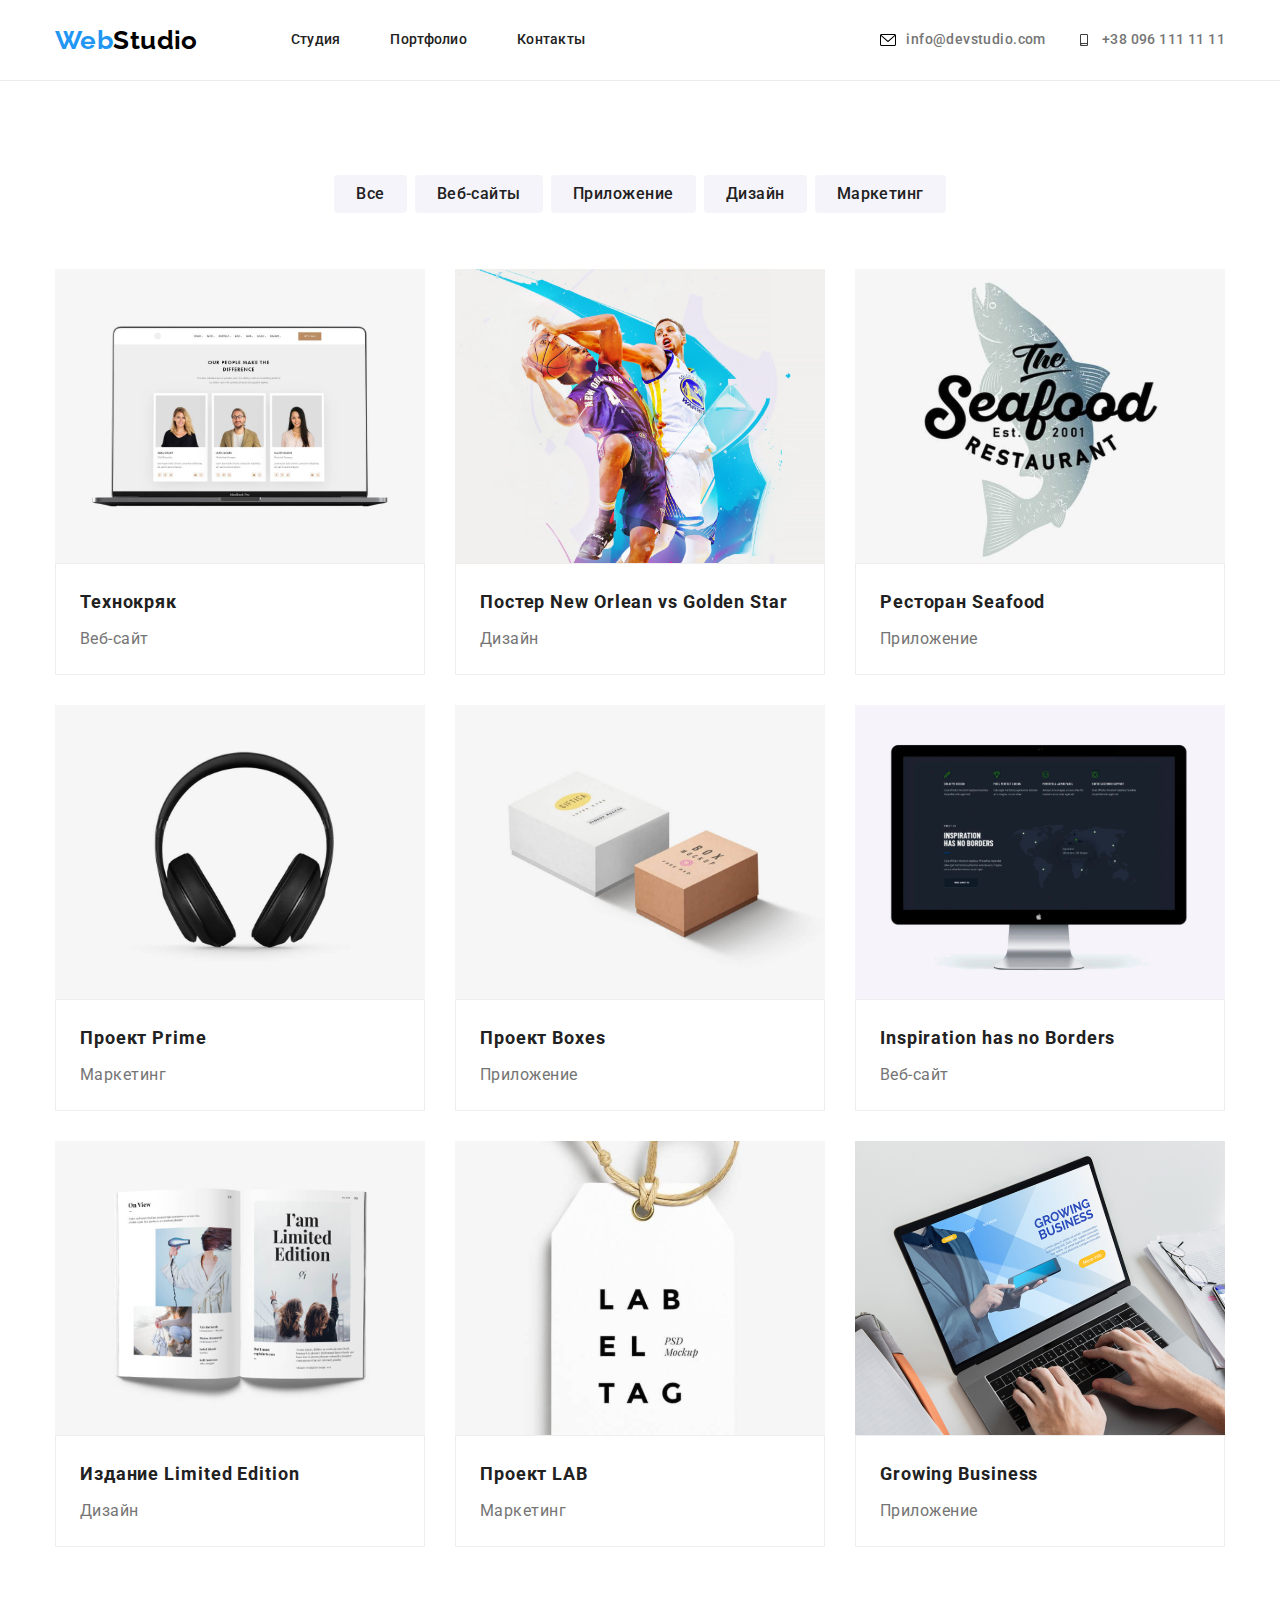
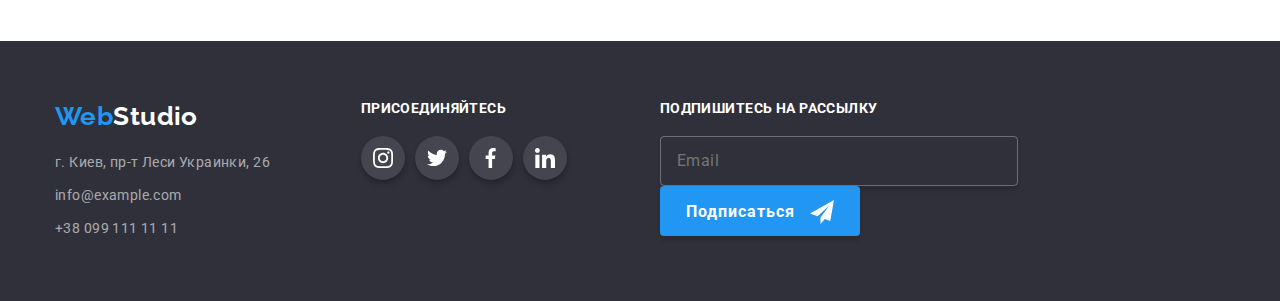
==== portfolio.html @ 58803fa6 "Initial commit" ====
<!DOCTYPE html>
<html lang="ru">
  <head>
    <meta charset="UTF-8" />
    <meta http-equiv="X-UA-Compatible" content="IE=edge" />
    <meta name="viewport" content="width=device-width, initial-scale=1.0" />
    <link rel="stylesheet" href="css/normalize.css" />
    <link
      href="https://fonts.googleapis.com/css2?family=Raleway:wght@700&family=Roboto:wght@400;500;700;900&display=swap"
      rel="stylesheet"
    />
    <link rel="stylesheet" href="./css/style.css" />
    <title>Document</title>
  </head>
  <!--лого-->
  <body>
    <header class="header">
      <div class="container head-container">
        <nav class="nav">
          <a href="./index.html" class="main logo"
            ><span class="logo-style">Web</span><span class="logo-style2">Studio</span></a
          >
          <!--меню-->
          <ul class="nav menu-nav">
            <li class="menu-nav__link">
              <a href="./index.html" class="link nav-link">Студия</a>
            </li>
            <li class="menu-nav__link">
              <a href="./portfolio.html" class="link nav-link">Портфолио</a>
            </li>
            <li class="menu-nav__link">
              <a href="./contacts.html" class="link nav-link">Контакты</a>
            </li>
          </ul>
          <ul class="menu-contacts">
            <li class="contacts-nav__item">
              <a href="mailto:info@devstudio.com" class="link contacts-nav__link">
                <svg class="item-link" width="16" height="12">
                  <use href="images/svg/sprite.svg#icon-mail"></use>
                </svg>
                info@devstudio.com</a
              >
            </li>
            <li class="contacts-nav__item">
              <a href="tel:+380961111111" class="link contacts-nav__link">
                <svg class="item-link" width="16" height="12">
                  <use href="images/svg/sprite.svg#icon-phone"></use>
                </svg>
                +38 096 111 11 11</a
              >
            </li>
          </ul>
        </nav>
      </div>
    </header>
    <main>
      <section class="section portfolio-nav">
        <div class="container filter-container">
          <ul class="filter list">
            <li class="filter_item"><button type="button" class="button second">Все</button></li>
            <li class="filter_item">
              <button type="button" class="button second">Веб-сайты</button>
            </li>
            <li class="filter_item">
              <button type="button" class="button second">Приложение</button>
            </li>
            <li class="filter_item"><button type="button" class="button second">Дизайн</button></li>
            <li class="filter_item">
              <button type="button" class="button second">Маркетинг</button>
            </li>
          </ul>
          <ul class="product list">
            <li class="product-item">
              <div class="overlay">
                <img src="./images/img.svg" width="380" alt="notebook" class="product-img" />
                <p class="text-card">
                  Технокряк это современная площадка распространения коронавируса. Компании
                  используют эту платформу для цифрового шпионажа и атак на защищённые сервера
                  конкурентов.
                </p>
              </div>
              <div class="product__content">
                <h2 class="portfolio-main">Технокряк</h2>
                <p class="portfolio-text">Веб-сайт</p>
              </div>
            </li>
            <li class="product-item">
              <div class="overlay">
                <img src="./images/img1.svg" width="380" alt="basketball" class="product-img" />
                <p class="text-card">
                  Технокряк это современная площадка распространения коронавируса. Компании
                  используют эту платформу для цифрового шпионажа и атак на защищённые сервера
                  конкурентов.
                </p>
              </div>
              <div class="product__content">
                <h2 class="portfolio-main">Постер New Orlean vs Golden Star</h2>
                <p class="portfolio-text">Дизайн</p>
              </div>
            </li>
            <li class="product-item">
              <div class="overlay">
                <img src="./images/img2.svg" width="380" alt="logo rest" class="product-img" />
                <p class="text-card">
                  Технокряк это современная площадка распространения коронавируса. Компании
                  используют эту платформу для цифрового шпионажа и атак на защищённые сервера
                  конкурентов.
                </p>
              </div>
              <div class="product__content">
                <h2 class="portfolio-main">Ресторан Seafood</h2>
                <p class="portfolio-text">Приложение</p>
              </div>
            </li>
            <li class="product-item">
              <div class="overlay">
                <img src="./images/img3.svg" width="380" alt="pods" class="product-img" />
                <p class="text-card">
                  Технокряк это современная площадка распространения коронавируса. Компании
                  используют эту платформу для цифрового шпионажа и атак на защищённые сервера
                  конкурентов.
                </p>
              </div>
              <div class="product__content">
                <h2 class="portfolio-main">Проект Prime</h2>
                <p class="portfolio-text">Маркетинг</p>
              </div>
            </li>
            <li class="product-item">
              <div class="overlay">
                <img src="./images/img4.svg" width="380" alt="2 box" class="product-img" />
                <p class="text-card">
                  Технокряк это современная площадка распространения коронавируса. Компании
                  используют эту платформу для цифрового шпионажа и атак на защищённые сервера
                  конкурентов.
                </p>
              </div>
              <div class="product__content">
                <h2 class="portfolio-main">Проект Boxes</h2>
                <p class="portfolio-text">Приложение</p>
              </div>
            </li>
            <li class="product-item">
              <div class="overlay">
                <img src="./images/img5.svg" width="380" alt="monitor" class="product-img" />
                <p class="text-card">
                  Технокряк это современная площадка распространения коронавируса. Компании
                  используют эту платформу для цифрового шпионажа и атак на защищённые сервера
                  конкурентов.
                </p>
              </div>
              <div class="product__content">
                <h2 class="portfolio-main">Inspiration has no Borders</h2>
                <p class="portfolio-text">Веб-сайт</p>
              </div>
            </li>
            <li class="product-item">
              <div class="overlay">
                <img src="./images/img6.svg" width="380" alt="book" class="product-img" />
                <p class="text-card">
                  Технокряк это современная площадка распространения коронавируса. Компании
                  используют эту платформу для цифрового шпионажа и атак на защищённые сервера
                  конкурентов.
                </p>
              </div>
              <div class="product__content">
                <h2 class="portfolio-main">Издание Limited Edition</h2>
                <p class="portfolio-text">Дизайн</p>
              </div>
            </li>
            <li class="product-item">
              <div class="overlay">
                <img src="./images/img7.svg" width="380" alt="lable" class="product-img" />
                <p class="text-card">
                  Технокряк это современная площадка распространения коронавируса. Компании
                  используют эту платформу для цифрового шпионажа и атак на защищённые сервера
                  конкурентов.
                </p>
              </div>
              <div class="product__content">
                <h2 class="portfolio-main">Проект LAB</h2>
                <p class="portfolio-text">Маркетинг</p>
              </div>
            </li>
            <li class="product-item">
              <div class="overlay">
                <img src="./images/img8.svg " width="380" alt="nootbook" class="product-img" />
                <p class="text-card">
                  Технокряк это современная площадка распространения коронавируса. Компании
                  используют эту платформу для цифрового шпионажа и атак на защищённые сервера
                  конкурентов.
                </p>
              </div>
              <div class="product__content">
                <h2 class="portfolio-main">Growing Business</h2>
                <p class="portfolio-text">Приложение</p>
              </div>
            </li>
          </ul>
        </div>
      </section>
    </main>
    <!-- контакты -->
    <footer class="footer-page">
      <div class="container footer-container">
        <div class="footer-flex">
          <!--скрытый h2-->
          <a href="./index.html" class="logo logo-second" aria-current="true"
            ><span class="logo-style">Web</span><span class="logo-footer">Studio</span></a
          >
          <address class="address">
            <a
              href="https://goo.gl/maps/JxThb7ZL6yc4Fho2A"
              target="_blank"
              class="link footer-nav__link"
            >
              г. Киев, пр-т Леси Украинки, 26</a
            >
            <a href="mailto:info@example.com" class="link footer-nav__link">info@example.com</a>
            <a href="tel:+38099111111" class="link footer-nav__link">+38 099 111 11 11</a>
          </address>
        </div>
        <div class="footer-social">
          <h2 class="join">присоединяйтесь</h2>
          <ul class="social-link footer-link">
            <li class="item">
              <a href="https://instagram.com" class="linked" aria-label="кнопка инстаграм">
                <svg class="link-icon" width="20" height="20">
                  <use href="images/svg/sprite.svg#icon-instagram"></use>
                </svg>
              </a>
            </li>
            <li class="item">
              <a href="https://twitter.com" class="linked" aria-label="кнопка твитер">
                <svg class="link-icon" width="20" height="20">
                  <use href="images/svg/sprite.svg#icon-Twitter"></use>
                </svg>
              </a>
            </li>
            <li class="item">
              <a href="https://facebook.com" class="linked" aria-label="кнопка фейсбук">
                <svg class="link-icon" width="20" height="20">
                  <use href="images/svg/sprite.svg#icon-Facebook"></use>
                </svg>
              </a>
            </li>
            <li class="item">
              <a href="https://linkedin.com" class="linked" aria-label="кнопка линкедин">
                <svg class="link-icon" width="20" height="20">
                  <use href="images/svg/sprite.svg#icon-linkedin"></use>
                </svg>
              </a>
            </li>
          </ul>
        </div>
        <div class="mail-form">
          <p class="footer-sub">Подпишитесь на рассылку</p>
          <form class="sub">
            <input type="email" name="mail" id="mail" placeholder="Email" class="mail-input" />
            <button type="submit" class="mail-button">
              Подписаться
              <svg class="mail-send" width="24" height="24">
                <use href="images/svg/sprite.svg#icon-icon-send"></use>
              </svg>
            </button>
          </form>
        </div>
      </div>
    </footer>
  </body>
</html>
---- css/style.css ----
:root {
  --primary-text-color: #212121;
  --secondary-text-color: #757575;
  --accent-color: #2196f3;
  --primary-white-color: #ffffff;
  --footer-text-color: rgba(255, 255, 255, 0.6);
  --site-devs-text-color: rgba(255, 255, 255, 0.4);
  --secondary-bg-color: #f5f4fa;
  --work-title-bg: rgba(47, 48, 58, 0.8);
  --footer-bg-color: #2f303a;
  --clients-logos-bg: #afb1b8;
  --ftr-social-logos-bg: rgba(255, 255, 255, 0.1);
  --transition-duration: 250ms;
  --transition-timing-function: cubic-bezier(0.4, 0, 0.2, 1);
}

/* main */
body {
  font-family: 'Roboto', sans-serif;
  color: var(--primary-text-color);
  font-size: 14px;
  letter-spacing: 0.03em;
  line-height: 1.14;
  font-weight: 400;
  background-color: var(--primary-white-color);
}

h1,
h2,
h3,
h4,
h5,
h6,
p {
  margin: 0;
}


ul {
  list-style: none;
  padding: 0;
  margin: 0;
}

a {
  text-decoration: none;
}

img {
  display: block;
  max-width: 100%;
  height: auto;
}
.list {
  list-style: none;
  margin: 0;
  padding-left: 0;
}

.container {
  margin-left: auto;
  margin-right: auto;
  padding-left: 15px;
  padding-right: 15px;
  width: 1200px;
}

/* header */
.header {
  background-color: var(--primary-white-color);
  border-bottom: 1px solid #ececec;
}

.nav {
  display: flex;
  align-items: center;
  padding: 0;
}

.link {
  display: block;
  color: var(--primary-text-color);
}

.nav-link {
  display: block;
  padding-top: 32px;
}

.nav-info {
  padding-top: 32px;
  padding-bottom: 32px;
  color: var(--secondary-text-color);
}

svg.main-link {
  width: 16px;
  height: 12px;
}

.item-link {
  margin-right: 10px;
}

/* logo */

.logo {
  font-family: 'Raleway', sans-serif;
  font-weight: 700;
  font-size: 26px;
  line-height: 1.19;
  margin-right: 93px;
}

.logo.logo-second {
  color: var(--primary-white-color);
}

.logo .logo-style {
  color: #2196f3;
}

.logo-style2 {
  color: black;
}

.logo-footer {
  color: white;
}

/* шапка */

.menu-nav {
  display: flex;
  font-family: Roboto;
  font-style: normal;
  font-weight: 500;
  font-size: 14px;
  line-height: 1.14;
  letter-spacing: 0.02em;
  color: #212121;
}

.menu-contacts {
  display: flex;
  margin-left: auto;
  padding: 0;
  align-items: center;
}

.menu-contacts .link {
  color: var(--secondary-text-color);
  font-family: Roboto;
  font-style: normal;
  font-weight: 500;
}
/* button */
.header-main {
  margin: 0 auto;
  color: white;
  text-align: center;
  font-size: 44px;
  font-weight: 900;
  text-transform: uppercase;
  margin-top: 0px;
  margin-bottom: 30px;
  width: 646px;
}

.button {
  display: inline-block;
  color: white;
  background-color: #2196f3;
  font-size: 16px;
  display: inline-block;
  border: 4px;
  border-color: transparent;
}

.button-primary {
  border: none;
  font-size: 16px;
  background-color: #2196f3;
  box-shadow: 0px 4px 4px rgba(0, 0, 0, 0.15);
  border-radius: 4px;
  text-align: center;
  letter-spacing: 0.06em;
  color: white;
  margin: 0 auto;
  display: block;
  font-weight: 700;
  padding: 10px 32px;
  cursor: pointer;
  line-height: 1.87;
}

.button.second {
  font-weight: 500;
  line-height: 1.62;
  letter-spacing: 0.03em;
  color: var(--primary-text-color);
  background-color: var(--secondary-bg-color);
}

.nav .link:hover,
.nav .link:focus {
  color: var(--accent-color);
  transition-property: opacity;
  transition-duration: var(--transition-duration);
  transition-timing-function: var(--transition-timing-function);
}

/* modal-window */
.backdrop.is-hidden {
  visibility: hidden;
  opacity: 0;
  pointer-events: none;
}

.backdrop {
  position: fixed;
  top: 0;
  left: 0;
  width: 100%;
  height: 100%;
  background-color: rgba(0, 0, 0, 0.2);
  transition-property: opacity;
  transition-duration: var(--transition-duration);
  transition-timing-function: var(--transition-timing-function);
}
.modal {
  padding: 40px;
  position: absolute;
  top: 50%;
  left: 50%;
  transform: translateX(-50%) translateY(-50%);
  width: 528px;
  height: 581px;
  background-color: var(--primary-white-color);
  box-shadow: 0px 1px 3px rgba(0, 0, 0, 0.12), 0px 1px 1px rgba(0, 0, 0, 0.14),
    0px 2px 1px rgba(0, 0, 0, 0.2);
  border-radius: 4px;
  transition-property: transform;
  transition-duration: var(--transition-duration);
  transition-timing-function: var(--transition-timing-function);
}
.button-close {
  position: absolute;
  top: 8px;
  right: 8px;
  background-color: rgba(0, 0, 0, 0);
  border: 1px solid currentColor;
  width: 30px;
  height: 30px;
  border-radius: 50%;
  color: rgba(0, 0, 0, 0.1);
  cursor: pointer;
  transition-property: color;
  transition-duration: var(--transition-duration);
  transition-timing-function: var(--transition-timing-function);
}
.modal-title {
  font-family: Roboto;
  font-style: normal;
  font-weight: bold;
  font-size: 20px;
  line-height: 1.15;
  text-align: center;
  letter-spacing: 0.03em;
  color: #212121;
  margin-bottom: 30px;
}
.form-lebel {
  font-family: Roboto;
  font-style: normal;
  font-weight: normal;
  font-size: 12px;
  line-height: 1.16;
  letter-spacing: 0.01em;
  color: #757575;
}
.form-input {
  width: 100%;
  height: 40px;
  border: 1px solid rgba(33, 33, 33, 0.2);
  box-sizing: border-box;
  border-radius: 4px;
  margin-bottom: 10px;
  cursor: pointer;
  padding-left: 42px;
  transition: 250ms;
}
.form-input:hover {
  border-color: var(--accent-color);
}
.input-text:hover .input-icon {
  fill: var(--accent-color);
}

.input-text {
  position: relative;
}

.input-icon {
  position: absolute;
  left: 14px;
  top: 13px;
  transition: 250ms var(--transition-timing-function);
}
.form-agree {
  padding-top: 20px;
  padding-bottom: 30px;
}
.form-coment {
  width: 100%;
  height: 120px;
  border: 1px solid rgba(33, 33, 33, 0.2);
  border-radius: 4px;
  padding: 12px 16px;
  resize: none;
}
.form-coment:hover {
  border-color: var(--accent-color);
}

.modal-checkbox {
  font-size: 14px;
  line-height: 1.71;
  letter-spacing: 0.03em;
  color: #757575;
  display: flex;
  align-items: center;
}
.checkbox-icon {
  width: 16px;
  height: 15px;
  fill: #ffffff;
  position: absolute;
  z-index: 1;
}
.checkbox-input {
  width: 16px;
  height: 15px;
  margin-right: 7px;
  border: 2px solid var(--primary-text-color);
  border-radius: 2px;
  appearance: none;
  position: relative;
}
.modal-checkbox a {
  color: var(--accent-color);
  padding-left: 5px;
}
.checkbox-input:checked {
  background-color: var(--accent-color);
  border-color: var(--accent-color);
}
.modal-button {
  display: block;
  margin: 0 auto;
  width: 200px;
  min-height: 50px;
  background-color: #188ce8;
  box-shadow: 0px 4px 4px rgb(0 0 0 / 15%);
  border-radius: 4px;
  border: #188ce8;
  font-weight: 700;
  font-size: 16px;
  line-height: 1.87;
  letter-spacing: 0.06em;
  color: #ffffff;
  margin-top: 30px;
  cursor: pointer;
}

/* features */
.features {
  display: flex;
  padding: 0;
  margin-left: auto;
  margin-right: auto;
}

.uptitle.title-features {
  color: var(--primary-text-color);
  margin-bottom: 10px;
}

.features-text {
  line-height: 1.71;
  color: var(--secondary-text-color);
}

.uptitle {
  font-size: inherit;
  font-weight: 700;
  text-transform: uppercase;
}

.features-item {
  width: 270px;
}

.features-item:not(:last-child) {
  margin-right: 30px;
}

.features-background {
  display: flex;
  margin-bottom: 30px;
  width: 270px;
  height: 120px;
  background-color: #f5f4fa;
  border-radius: 4px;
  justify-content: center;
  align-items: center;
}

.features-background {
  display: flex;
  margin-bottom: 30px;
  width: 270px;
  height: 120px;
  background-color: #f5f4fa;
  border-radius: 4px;
  justify-content: center;
  align-items: center;
}

.features-logotype {
  display: flex;
  width: 65px;
  height: 70px;
}

/* Work */

.uptitle.work-title {
  color: var(--primary-white-color);
  background: var(--work-title-bg);
}
.work {
  padding-top: 0;
}

.work-list {
  display: flex;
}

.work-item {
  margin-right: 30px;
  position: relative;
}

.work-item:last-child {
  margin-right: 0;
}

.work-text {
  position: absolute;
  bottom: 0;
  width: 100%;
  height: 70px;
  display: flex;
  justify-content: center;
  align-items: center;
  color: #ffffff;
  background-color: rgba(47, 48, 58, 0.8);
  font-weight: 700;
  font-size: 14px;
  line-height: 1.1;
  letter-spacing: 0.03em;
  text-transform: uppercase;
}

/* section-title */

.section-title {
  margin: 0;
  margin-bottom: 50px;
  margin-left: auto;
  margin-right: auto;
  text-align: center;
  font-size: 36px;
  font-weight: 700;
  line-height: 1.17;
  color: var(--primary-text-color);
}
.section {
  padding-top: 94px;
  padding-bottom: 94px;
}

/* team */

.team {
  font-size: 16px;
  line-height: 1.19;
  width: 1200px;
  height: 600px;
  left: 0px;
  top: 80px;
  margin-left: auto;
  margin-right: auto;
  padding-top: 200px;
  padding-bottom: 280px;
}

.team .team-members-name {
  font-size: inherit;
  font-weight: 500;
  color: var(--primary-text-color);
}

.team-members-name {
  font-weight: 500;
  font-size: 16px;
  line-height: 1.19;
  text-align: center;
  margin-bottom: 10px;
}

.team .team-members-position {
  color: var(--secondary-text-color);
}
.team-member-section {
  background: #f5f4fa;
}

.team-list {
  display: flex;
}

.team-item {
  background: #ffffff;
  box-shadow: 0px 2px 1px 0px #00000033, 0px 1px 1px 0px #00000024, 0px 1px 3px 0px #0000001f;
}

.team-list .team-item {
  margin-right: 30px;
}

.team-item:last-child {
  margin-right: 0;
}

.team-name {
  padding: 30px;
  text-align: center;
}

.team-members-position {
  font-size: 16px;
  line-height: 1.187;
  color: var(--secondary-text-color);
  text-align: center;
  margin-bottom: 16px;
}
.social-link {
  display: flex;
  margin-right: auto;
  margin-left: auto;
  padding: 0;
  width: 206px;
  height: 44px;
}

.social-link > li {
  margin-right: 10px;
}

.linked {
  display: flex;
  align-items: center;
  width: 44px;
  height: 44px;
  border-radius: 50%;
  background-size: 20px;
  background-repeat: no-repeat;
  background-position: center;
}
/*team text */

.team-text {
  text-align: center;
  font-size: 36px;
  font-weight: 700;
  line-height: 1.17;
  color: var(--primary-text-color);
}
/*clients */
.partners {
  display: flex;
  justify-content: space-between;
}

.partners-image {
  display: flex;
}

.partners-link {
  display: flex;
  width: 170px;
  height: 90px;
  fill: var(--clients-logos-bg);
  border: 1px solid #afb1b8;
  border-radius: 4px;
  justify-content: center;
  align-items: center;
}

.partners-link:hover,
.partners-link:focus {
  transition-property: opacity;
  transition-duration: var(--transition-duration);
  transition-timing-function: var(--transition-timing-function);
  border: 1px solid var(--accent-color);
  fill: var(--accent-color);
}
.partners-logotype:hover {
  transition-property: opacity;
  transition-duration: var(--transition-duration);
  transition-timing-function: var(--transition-timing-function);
}

/* Адрес */

.address .link {
  font-style: normal;
  line-height: 1.71;
  color: var(--footer-text-color);
}

.address .link.address-item {
  color: white;
}

.button.second:hover,
.button.second:focus {
  transition-property: opacity;
  transition-duration: var(--transition-duration);
  transition-timing-function: var(--transition-timing-function);
  color: #ffffff;
}

/* footer */

.footer-page {
  display: flex;
  background-color: #2f303a;
  padding: 60px 0;
}
.footer-page .logo {
  display: block;
  color: var(--primary-white-color);
  margin-bottom: 20px;
}
.footer-nav__link {
  display: block;
  align-items: center;
  margin-bottom: 9px;
}
.footer-nav__link:last-child {
  margin-bottom: 0;
}

.footer-nav__link:hover,
.footer-nav__link:focus {
  transition-property: opacity;
  transition-duration: var(--transition-duration);
  transition-timing-function: var(--transition-timing-function);
  color: var(--accent-color);
}
.footer-nav__link:last-child {
  margin-bottom: 0;
}

.footer-nav__link:hover,
.footer-nav__link:focus {
  transition-property: opacity;
  transition-duration: var(--transition-duration);
  transition-timing-function: var(--transition-timing-function);
  color: var(--accent-color);
}
.footer-nav__link {
  display: block;
  align-items: center;
  margin-bottom: 9px;
}
.footer-nav__link {
  display: block;
  align-items: center;
  margin-bottom: 9px;
}
.footer-nav__link {
  display: block;
  align-items: center;
  margin-bottom: 9px;
}
.footer-link {
  justify-content: space-between;
}
.footer-link .linked {
  box-shadow: 1px 4px 6px 0px #00000029, 0px 4px 4px 0px #0000000f, 0px 1px 1px 0px #0000001f;
  display: flex;
  background-color: rgba(255, 255, 255, 0.1);

  transition-property: background-color;
  transition-duration: var(--transition-duration);
  transition-timing-function: var(--transition-timing-function);
}
.footer-nav__link {
  display: block;
  align-items: center;
  margin-bottom: 9px;
}
.footer-container {
  display: flex;
}

.footer-container p {
  margin-top: 0;
  margin-bottom: 20px;
  font-weight: 700;
  line-height: 1.14;
  text-transform: uppercase;
  color: var(--primary-white-color);
}

.footer-social {
  margin-left: 70px;
}

.footer-link {
  justify-content: space-between;
}
.footer-link .linked {
  box-shadow: 1px 4px 6px 0px #00000029, 0px 4px 4px 0px #0000000f, 0px 1px 1px 0px #0000001f;
  display: flex;
  background-color: rgba(255, 255, 255, 0.1);

  transition-property: background-color;
  transition-duration: var(--transition-duration);
  transition-timing-function: var(--transition-timing-function);
}

.footer-link {
  justify-content: space-between;
}
.footer-link .linked {
  box-shadow: 1px 4px 6px 0px #00000029, 0px 4px 4px 0px #0000000f, 0px 1px 1px 0px #0000001f;
  display: flex;
  background-color: rgba(255, 255, 255, 0.1);

  transition-property: background-color;
  transition-duration: var(--transition-duration);
  transition-timing-function: var(--transition-timing-function);
}

.footer-link .link-icon {
  fill: var(--primary-white-color);
}
/* portfolio */

.menu .link {
  color: var(--accent-color);
}

.button .second {
  font-family: Roboto;
  font-style: normal;
  font-weight: 500;
  font-size: 16px;
  line-height: 1.62;
  text-align: center;
  letter-spacing: 0.03em;
}

.portfolio-main {
  margin-top: 0;
  margin-bottom: 4px;
  font-weight: 700;
  color: var(--primary-text-color);

  font-size: 18px;
  line-height: 2;
  letter-spacing: 0.05em;
}

.portfolio-text {
  font-family: Roboto;
  font-style: normal;
  font-weight: normal;
  font-size: 16px;
  line-height: 1.87;
  letter-spacing: 0.03em;
  color: #757575;
}

/* конец портфолио */

.button.second:hover,
.button.second:focus {
  color: var(--primary-white-color);
  background-color: var(--accent-color);
  transition-property: opacity;
  transition-duration: var(--transition-duration);
  transition-timing-function: var(--transition-timing-function);
}

.nav-link {
  position: relative;
  line-height: 1.14;
}

.nav-link::after {
  content: '';
  left: 0;
  bottom: 0;
  position: absolute;
  display: block;
  width: 100%;
  height: 4px;
  background-color: #2196f3;

  opacity: 0;
  transition: opacity 250ms var(--transition-timing-function);
}

.nav-link:hover::after {
  opacity: 1;
  transition-duration: var(--transition-duration);
  transition-timing-function: var(--transition-timing-function);
}

.menu-nav__link a {
  display: block;
  padding-top: 32px;
  padding-bottom: 32px;
}

.menu-nav__link {
  margin-right: 50px;
}

.menu-nav__link:last-child {
  margin-right: 0;
}

.hero-header {
  background: #2f303a;
  padding: 200px 0;
  background-image: linear-gradient(rgba(47, 48, 58, 0.4), rgba(47, 48, 58, 0.4)),
    url(../images/img-fon.jpg);
}

.contacts-nav__item {
  align-items: center;

  margin-right: 30px;
}
.contacts-nav__item:last-child {
  margin-right: 0;
}
.contacts-nav__link {
  display: flex;
  align-items: center;
}

.contacts-nav__link:hover .item-link {
  fill: var(--accent-color);
}

/* рассылка */
.mail-form {
  margin-left: 93px;

}
.footer-sub {
  font-weight: 700;
  font-size: 14px;
  line-height: 1.14;
  letter-spacing: 0.03em;
  text-transform: uppercase;
  color: #ffffff;
  margin-bottom: 20px;
}
.mail-input {
  width: 358px;
  min-height: 50px;
  background: transparent;
  border: 1px solid #ffffff4d;
  box-shadow: 0px 4px 4px 0px #00000026;
  border-radius: 4px;
  margin-right: 12px;
  font-size: 16px;
  line-height: 1.25;
  letter-spacing: 0.03em;
  color: rgba(255, 255, 255, 0.6);
  padding-left: 16px;
}
.mail-button {
  width: 200px;
  min-height: 50px;
  font-weight: 700;
  font-size: 16px;
  line-height: 1.87;
  letter-spacing: 0.06em;
  color: #ffffff;
  background: var(--accent-color);
  box-shadow: 0px 4px 4px rgb(0 0 0 / 15%);
  border: var(--accent-color);
  border-radius: 4px;
}
.mail-send {
  vertical-align: middle;
  margin-left: 10px;
}

/* portfolio */

.filter {
  display: flex;
  justify-content: center;
  margin-right: auto;
  margin-left: auto;
}

.filter {
  margin-bottom: 56px;
}

.filter_item:not(:last-child) {
  margin-right: 8px;
}

.second {
  display: inline-block;
  padding: 6px;
  padding-right: 22px;
  padding-left: 22px;
  border-radius: 4px;
  font-weight: 500;
  line-height: 1.62;
  letter-spacing: 0.03em;
  color: var(--primary-text-color);
  background-color: var(--secondary-bg-color);
}

.product {
  display: flex;
  flex-wrap: wrap;
  align-items: center;
  margin-right: -30px;
  margin-bottom: -30px;
  overflow: hidden;
}

.product-item {
  width: 370px;
  width: calc(100% / 3 - 30px);
  margin-right: 30px;
  margin-bottom: 30px;
}

.product-item:hover .text-card {
  transform: translateY(0);
  transition-duration: var(--transition-duration);
  transition-timing-function: var(--transition-timing-function);
}

.product__content {
  border: 1px solid #eeeeee;
  padding: 20px 24px;
}

.portfolio-text {
  margin: 0;
  font-size: 16px;
  line-height: 1.87;
  color: var(--secondary-text-color);
}
.social-link .link-logotype {
  display: inline-block;
  fill: var(--clients-logos-bg);
}

.link-logotype {
  margin-left: auto;
  margin-right: auto;
}

.join {
  margin-bottom: 20px;
  color: white;
  font-weight: 700;
  font-size: 14px;
  line-height: 1.14;
  text-transform: uppercase;
  text-align: left;
}

.social-link .linked:hover,
.social-link .linked:focus {
  background-color: var(--accent-color);
}

.link-icon:hover,
.link-icon:focus {
  transition-property: opacity;
  transition-duration: var(--transition-duration);
  transition-timing-function: var(--transition-timing-function);
}

.link-icon {
  margin-left: auto;
  margin-right: auto;
}

.social-link .linked:hover > .link-logotype,
.social-link .linked:focus > .link-logotype {
  fill: var(--primary-white-color);
  transition-duration: var(--transition-duration);
  transition-timing-function: var(--transition-timing-function);
}

.overlay {
  position: relative;
  overflow: hidden;
}

.overlay .text-card {
  position: absolute;
  top: 0;
  right: 0;
  font-size: 18px;
  line-height: 1.55;
  color: var(--primary-white-color);
  margin: 0;
  padding: 63px 24px;
  opacity: 1;
  background-color: rgba(33, 150, 243, 0.9);
  transform: translateY(101%);
  transition: transform 250ms var(--transition-timing-function);
}
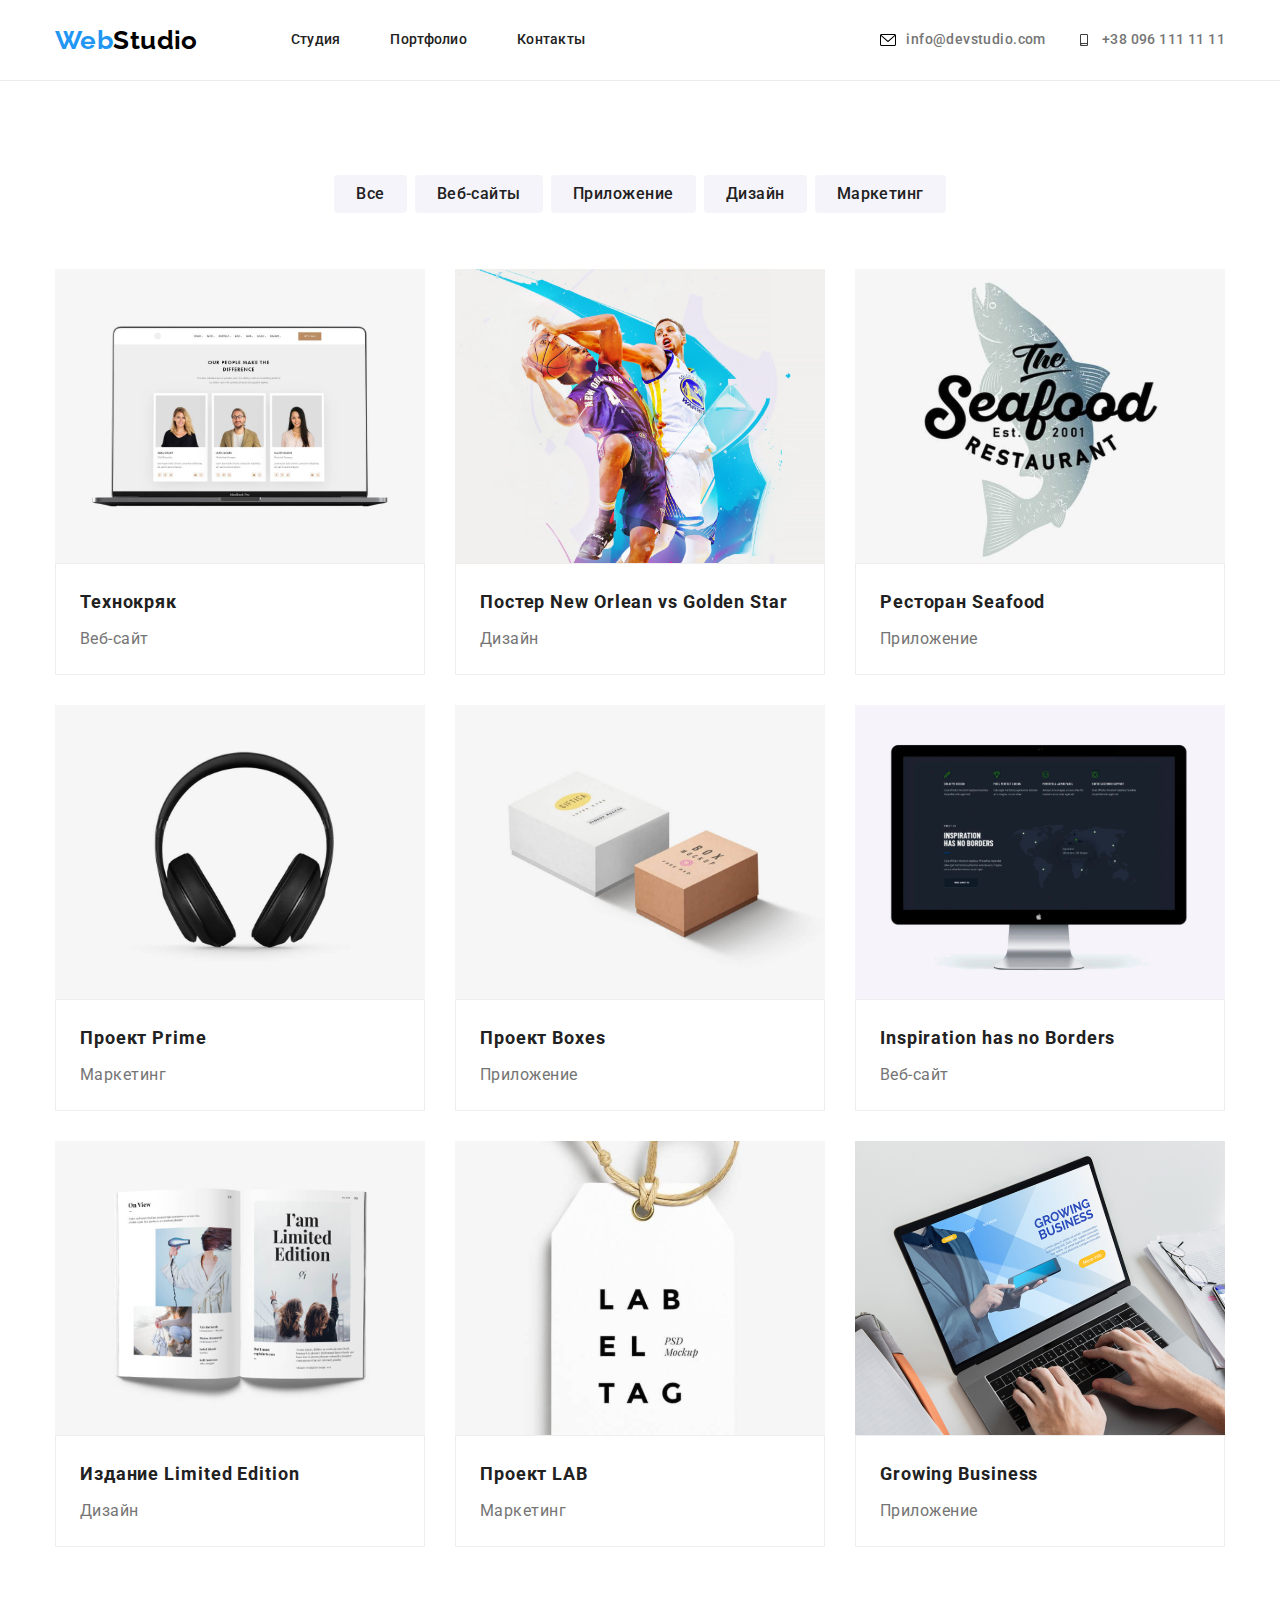
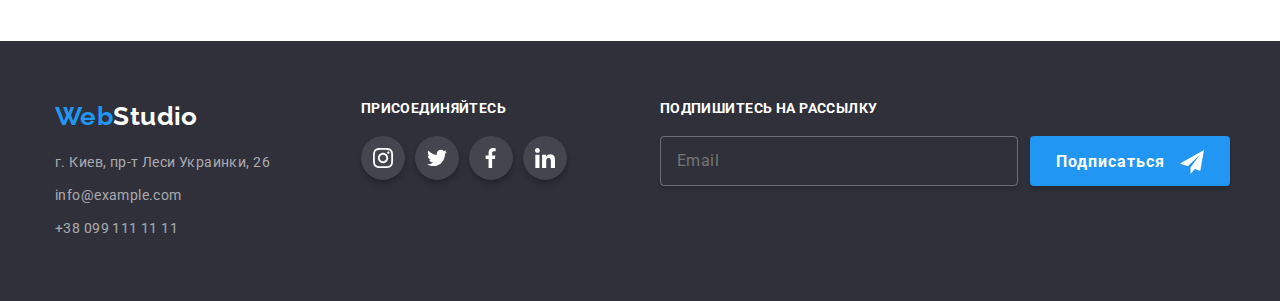
==== commit 6bd37e18: "Add files via upload" ====
--- a/portfolio.html
+++ b/portfolio.html
@@ -22,20 +22,20 @@
           >
           <!--меню-->
           <ul class="nav menu-nav">
-            <li class="menu-nav__link">
-              <a href="./index.html" class="link nav-link">Студия</a>
-            </li>
-            <li class="menu-nav__link">
-              <a href="./portfolio.html" class="link nav-link">Портфолио</a>
-            </li>
-            <li class="menu-nav__link">
-              <a href="./contacts.html" class="link nav-link">Контакты</a>
+            <li class="menu-nav__item">
+              <a href="./index.html" class="link menu-nav__linkn"> Студия </a>
+            </li>
+            <li class="menu-nav__item">
+              <a href="./portfolio.html" class="link menu-nav__link">Портфолио </a>
+            </li>
+            <li class="menu-nav__item">
+              <a href="./contacts.html" class="link menu-nav__link">Контакты </a>
             </li>
           </ul>
           <ul class="menu-contacts">
             <li class="contacts-nav__item">
               <a href="mailto:info@devstudio.com" class="link contacts-nav__link">
-                <svg class="item-link" width="16" height="12">
+                <svg class="contacts-nav__icon" width="16" height="12">
                   <use href="images/svg/sprite.svg#icon-mail"></use>
                 </svg>
                 info@devstudio.com</a
@@ -43,7 +43,7 @@
             </li>
             <li class="contacts-nav__item">
               <a href="tel:+380961111111" class="link contacts-nav__link">
-                <svg class="item-link" width="16" height="12">
+                <svg class="contacts-nav__icon" width="16" height="12">
                   <use href="images/svg/sprite.svg#icon-phone"></use>
                 </svg>
                 +38 096 111 11 11</a
--- a/css/style.css
+++ b/css/style.css
@@ -35,7 +35,6 @@
   margin: 0;
 }
 
-
 ul {
   list-style: none;
   padding: 0;
@@ -82,9 +81,32 @@
   color: var(--primary-text-color);
 }
 
-.nav-link {
-  display: block;
+.menu-nav__link {
   padding-top: 32px;
+}
+.menu-nav__link {
+  position: relative;
+  line-height: 1.14;
+}
+
+.menu-nav__link::after {
+  content: '';
+  left: 0;
+  bottom: 0;
+  position: absolute;
+  display: block;
+  width: 100%;
+  height: 4px;
+  background-color: #2196f3;
+
+  opacity: 0;
+  transition: opacity 250ms var(--transition-timing-function);
+}
+
+.menu-nav__link:hover::after {
+  opacity: 1;
+  transition-duration: var(--transition-duration);
+  transition-timing-function: var(--transition-timing-function);
 }
 
 .nav-info {
@@ -98,8 +120,24 @@
   height: 12px;
 }
 
-.item-link {
+.contacts-nav__icon {
   margin-right: 10px;
+}
+.contacts-nav__item {
+  align-items: center;
+
+  margin-right: 30px;
+}
+.contacts-nav__item:last-child {
+  margin-right: 0;
+}
+.contacts-nav__link {
+  display: flex;
+  align-items: center;
+}
+
+.contacts-nav__link:hover .contacts-nav__icon {
+  fill: var(--accent-color);
 }
 
 /* logo */
@@ -177,7 +215,7 @@
   border-color: transparent;
 }
 
-.button-primary {
+.header-main__button {
   border: none;
   font-size: 16px;
   background-color: #2196f3;
@@ -245,6 +283,8 @@
   transition-timing-function: var(--transition-timing-function);
 }
 .button-close {
+  display: flex;
+  align-items: center;
   position: absolute;
   top: 8px;
   right: 8px;
@@ -259,6 +299,10 @@
   transition-duration: var(--transition-duration);
   transition-timing-function: var(--transition-timing-function);
 }
+.button-close:hover .link-icon {
+  fill: var(--accent-color);
+}
+
 .modal-title {
   font-family: Roboto;
   font-style: normal;
@@ -270,7 +314,16 @@
   color: #212121;
   margin-bottom: 30px;
 }
+.form-box {
+  margin-bottom: 10px;
+}
+.form-box:last-child {
+  margin-bottom: 20px;
+}
+
 .form-lebel {
+  display: block;
+  margin-bottom: 4px;
   font-family: Roboto;
   font-style: normal;
   font-weight: normal;
@@ -285,13 +338,16 @@
   border: 1px solid rgba(33, 33, 33, 0.2);
   box-sizing: border-box;
   border-radius: 4px;
-  margin-bottom: 10px;
   cursor: pointer;
   padding-left: 42px;
-  transition: 250ms;
+  transition: 250ms var(--transition-timing-function);
 }
 .form-input:hover {
   border-color: var(--accent-color);
+}
+.form-input:focus {
+  border-color: var(--accent-color);
+  outline: var(--accent-color);
 }
 .input-text:hover .input-icon {
   fill: var(--accent-color);
@@ -318,6 +374,10 @@
   border-radius: 4px;
   padding: 12px 16px;
   resize: none;
+}
+.form-coment:focus {
+  border-color: var(--accent-color);
+  outline: var(--accent-color);
 }
 .form-coment:hover {
   border-color: var(--accent-color);
@@ -796,6 +856,25 @@
   letter-spacing: 0.03em;
   color: #757575;
 }
+.overlay {
+  position: relative;
+  overflow: hidden;
+}
+
+.overlay .text-card {
+  position: absolute;
+  top: 0;
+  right: 0;
+  font-size: 18px;
+  line-height: 1.55;
+  color: var(--primary-white-color);
+  margin: 0;
+  padding: 63px 24px;
+  opacity: 1;
+  background-color: rgba(33, 150, 243, 0.9);
+  transform: translateY(101%);
+  transition: transform 250ms var(--transition-timing-function);
+}
 
 /* конец портфолио */
 
@@ -808,42 +887,17 @@
   transition-timing-function: var(--transition-timing-function);
 }
 
-.nav-link {
-  position: relative;
-  line-height: 1.14;
-}
-
-.nav-link::after {
-  content: '';
-  left: 0;
-  bottom: 0;
-  position: absolute;
-  display: block;
-  width: 100%;
-  height: 4px;
-  background-color: #2196f3;
-
-  opacity: 0;
-  transition: opacity 250ms var(--transition-timing-function);
-}
-
-.nav-link:hover::after {
-  opacity: 1;
-  transition-duration: var(--transition-duration);
-  transition-timing-function: var(--transition-timing-function);
-}
-
-.menu-nav__link a {
+.menu-nav__item a {
   display: block;
   padding-top: 32px;
   padding-bottom: 32px;
 }
 
-.menu-nav__link {
+.menu-nav__item {
   margin-right: 50px;
 }
 
-.menu-nav__link:last-child {
+.menu-nav__item:last-child {
   margin-right: 0;
 }
 
@@ -854,27 +908,9 @@
     url(../images/img-fon.jpg);
 }
 
-.contacts-nav__item {
-  align-items: center;
-
-  margin-right: 30px;
-}
-.contacts-nav__item:last-child {
-  margin-right: 0;
-}
-.contacts-nav__link {
-  display: flex;
-  align-items: center;
-}
-
-.contacts-nav__link:hover .item-link {
-  fill: var(--accent-color);
-}
-
 /* рассылка */
 .mail-form {
   margin-left: 93px;
-
 }
 .footer-sub {
   font-weight: 700;
@@ -885,6 +921,11 @@
   color: #ffffff;
   margin-bottom: 20px;
 }
+.sub {
+  display: flex;
+  align-items: center;
+}
+
 .mail-input {
   width: 358px;
   min-height: 50px;
@@ -1023,23 +1064,3 @@
   transition-duration: var(--transition-duration);
   transition-timing-function: var(--transition-timing-function);
 }
-
-.overlay {
-  position: relative;
-  overflow: hidden;
-}
-
-.overlay .text-card {
-  position: absolute;
-  top: 0;
-  right: 0;
-  font-size: 18px;
-  line-height: 1.55;
-  color: var(--primary-white-color);
-  margin: 0;
-  padding: 63px 24px;
-  opacity: 1;
-  background-color: rgba(33, 150, 243, 0.9);
-  transform: translateY(101%);
-  transition: transform 250ms var(--transition-timing-function);
-}
